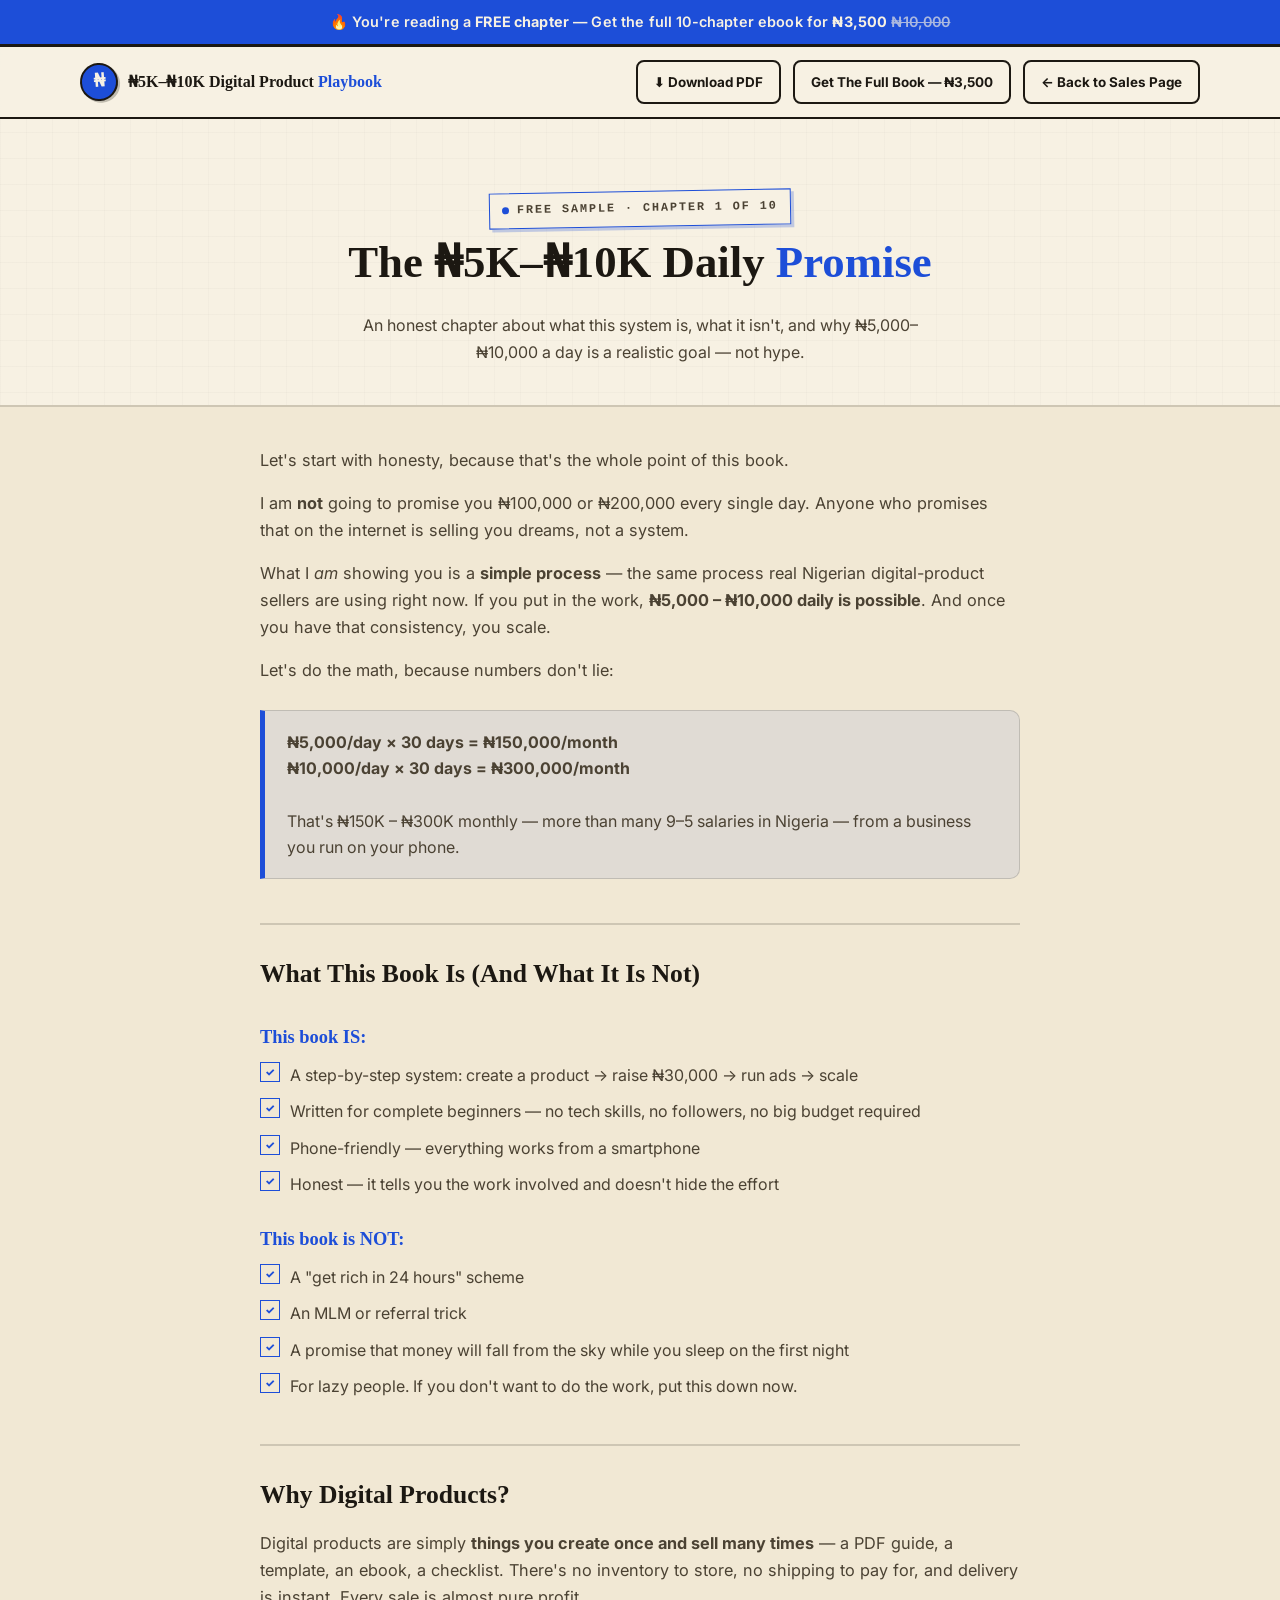
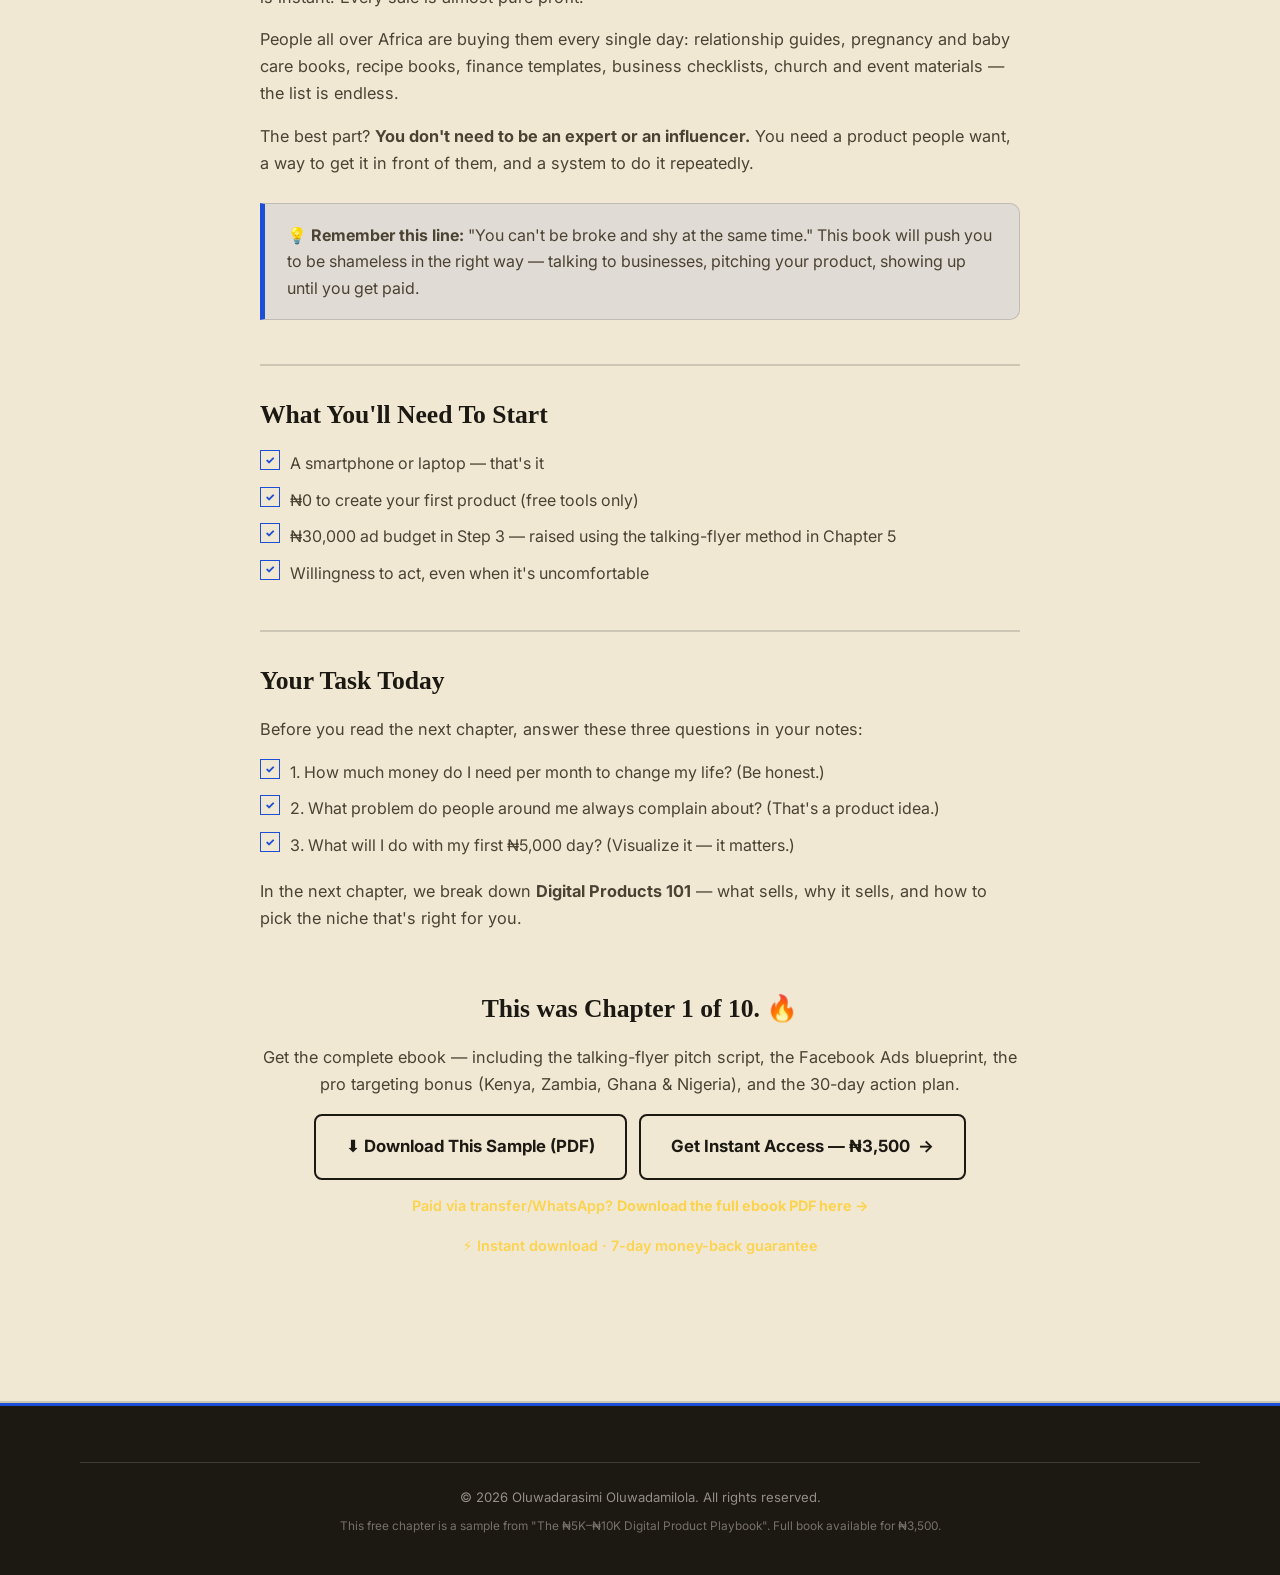
==== preview.html @ b778b6f6 "Launch prep: tidy Selar checkout placeholder Co-authored-by: arena-agent <297053741+arena-agent@user" ====
<!DOCTYPE html>
<html lang="en">
<head>
<meta charset="UTF-8" />
<meta name="viewport" content="width=device-width, initial-scale=1.0" />
<title>Free Chapter — The ₦5K–₦10K Digital Product Playbook by Oluwadarasimi Oluwadamilola</title>
<meta name="description" content="Read a free sample chapter from The ₦5K–₦10K Digital Product Playbook — the ebook that shows you how to make ₦5,000–₦10,000 daily selling digital products in Nigeria." />
<link rel="icon" href="data:image/svg+xml,%3Csvg xmlns='http://www.w3.org/2000/svg' viewBox='0 0 100 100'%3E%3Crect width='100' height='100' rx='22' fill='%230B1020'/%3E%3Ctext x='50' y='72' font-size='62' text-anchor='middle' fill='%23FFB020' font-family='Arial' font-weight='bold'%3E%E2%82%A6%3C/text%3E%3C/svg%3E" />
<link rel="preconnect" href="https://fonts.googleapis.com" />
<link rel="preconnect" href="https://fonts.gstatic.com" crossorigin />
<link href="https://fonts.googleapis.com/css2?family=Inter:wght@400;500;600;700&family=Poppins:wght@500;600;700;800;900&display=swap" rel="stylesheet" />
<link rel="stylesheet" href="assets/css/styles.css" />
</head>
<body>

<div class="announce">
  🔥 You're reading a <strong>FREE chapter</strong> — Get the full 10-chapter ebook for <strong>₦3,500</strong> <s>₦10,000</s>
</div>

<header class="nav" id="nav">
  <div class="container nav-inner">
    <a href="index.html" class="brand">
      <span class="brand-mark">₦</span>
      <span class="brand-text">₦5K–₦10K Digital Product <b>Playbook</b></span>
    </a>
    <div class="nav-actions">
      <a href="assets/ebook/free-sample-chapter1.pdf" class="btn btn-sm btn-ghost" download>⬇ Download PDF</a>
      <a href="index.html#pricing" class="btn btn-sm btn-gold" data-buy>Get The Full Book — ₦3,500</a>
      <a href="index.html" class="btn btn-sm btn-ghost">← Back to Sales Page</a>
    </div>
  </div>
</header>

<main>
  <section class="preview-hero">
    <div class="container">
      <p class="eyebrow"><span class="dot"></span> FREE SAMPLE · CHAPTER 1 OF 10</p>
      <h1>The ₦5K–₦10K Daily <span class="grad">Promise</span></h1>
      <p>An honest chapter about what this system is, what it isn't, and why ₦5,000–₦10,000 a day is a realistic goal — not hype.</p>
    </div>
  </section>

  <section class="section section-dark" style="padding-top:40px;">
    <div class="container preview-body">

      <p>Let's start with honesty, because that's the whole point of this book.</p>

      <p>I am <strong>not</strong> going to promise you ₦100,000 or ₦200,000 every single day. Anyone who promises that on the internet is selling you dreams, not a system.</p>

      <p>What I <em>am</em> showing you is a <strong>simple process</strong> — the same process real Nigerian digital-product sellers are using right now. If you put in the work, <strong>₦5,000 – ₦10,000 daily is possible</strong>. And once you have that consistency, you scale.</p>

      <p>Let's do the math, because numbers don't lie:</p>

      <div class="preview-callout">
        <strong>₦5,000/day × 30 days = ₦150,000/month</strong><br />
        <strong>₦10,000/day × 30 days = ₦300,000/month</strong><br /><br />
        That's ₦150K – ₦300K monthly — more than many 9–5 salaries in Nigeria — from a business you run on your phone.
      </div>

      <h2>What This Book Is (And What It Is Not)</h2>

      <h3>This book IS:</h3>
      <ul>
        <li>A step-by-step system: create a product → raise ₦30,000 → run ads → scale</li>
        <li>Written for complete beginners — no tech skills, no followers, no big budget required</li>
        <li>Phone-friendly — everything works from a smartphone</li>
        <li>Honest — it tells you the work involved and doesn't hide the effort</li>
      </ul>

      <h3>This book is NOT:</h3>
      <ul>
        <li>A "get rich in 24 hours" scheme</li>
        <li>An MLM or referral trick</li>
        <li>A promise that money will fall from the sky while you sleep on the first night</li>
        <li>For lazy people. If you don't want to do the work, put this down now.</li>
      </ul>

      <h2>Why Digital Products?</h2>

      <p>Digital products are simply <strong>things you create once and sell many times</strong> — a PDF guide, a template, an ebook, a checklist. There's no inventory to store, no shipping to pay for, and delivery is instant. Every sale is almost pure profit.</p>

      <p>People all over Africa are buying them every single day: relationship guides, pregnancy and baby care books, recipe books, finance templates, business checklists, church and event materials — the list is endless.</p>

      <p>The best part? <strong>You don't need to be an expert or an influencer.</strong> You need a product people want, a way to get it in front of them, and a system to do it repeatedly.</p>

      <div class="preview-callout">
        💡 <strong>Remember this line:</strong> "You can't be broke and shy at the same time." This book will push you to be shameless in the right way — talking to businesses, pitching your product, showing up until you get paid.
      </div>

      <h2>What You'll Need To Start</h2>
      <ul>
        <li>A smartphone or laptop — that's it</li>
        <li>₦0 to create your first product (free tools only)</li>
        <li>₦30,000 ad budget in Step 3 — raised using the talking-flyer method in Chapter 5</li>
        <li>Willingness to act, even when it's uncomfortable</li>
      </ul>

      <h2>Your Task Today</h2>
      <p>Before you read the next chapter, answer these three questions in your notes:</p>
      <ul>
        <li>1. How much money do I need per month to change my life? (Be honest.)</li>
        <li>2. What problem do people around me always complain about? (That's a product idea.)</li>
        <li>3. What will I do with my first ₦5,000 day? (Visualize it — it matters.)</li>
      </ul>

      <p>In the next chapter, we break down <strong>Digital Products 101</strong> — what sells, why it sells, and how to pick the niche that's right for you.</p>

      <div class="preview-end">
        <h2 style="border:0; padding-top:0;">This was Chapter 1 of 10. 🔥</h2>
        <p>Get the complete ebook — including the talking-flyer pitch script, the Facebook Ads blueprint, the pro targeting bonus (Kenya, Zambia, Ghana &amp; Nigeria), and the 30-day action plan.</p>
        <div style="display:flex; flex-wrap:wrap; gap:12px; justify-content:center;">
          <a href="assets/ebook/free-sample-chapter1.pdf" class="btn btn-ghost btn-xl" download>⬇ Download This Sample (PDF)</a>
          <a href="index.html#pricing" class="btn btn-gold btn-xl" data-buy>Get Instant Access — ₦3,500 <span class="btn-arrow">→</span></a>
        </div>
        <p class="final-note" style="margin-top:14px;">Paid via transfer/WhatsApp? <a href="assets/ebook/digital-product-cash-machine.pdf" download style="color:var(--gold); font-weight:700;">Download the full ebook PDF here →</a></p>
        <p class="final-note" style="margin-top:14px;">⚡ Instant download · 7-day money-back guarantee</p>
      </div>

    </div>
  </section>
</main>

<footer>
  <div class="container">
    <div class="footer-bottom">
      <p>© 2026 Oluwadarasimi Oluwadamilola. All rights reserved.</p>
      <p class="disclaimer">This free chapter is a sample from "The ₦5K–₦10K Digital Product Playbook". Full book available for ₦3,500.</p>
    </div>
  </div>
</footer>

<script src="assets/js/main.js"></script>
</body>
</html>
---- assets/css/styles.css ----
/* ═══════════════════════════════════════════════════════════════
   THE ₦5K–₦10K DIGITAL PRODUCT PLAYBOOK — Sales Page Styles
   "Lagos Market Notebook" direction: warm parchment, ink-black type,
   cobalt action accents, tactile editorial details.
   ═══════════════════════════════════════════════════════════════ */

:root {
  --paper: #F7F1E3;
  --paper-2: #F1E8D4;
  --paper-3: #E9DCBE;
  --ink: #1C1812;
  --ink-soft: #4B4233;
  --muted: #85795F;
  --cobalt: #1D4ED8;
  --cobalt-dark: #1E3A8A;
  --cobalt-soft: rgba(29, 78, 216, 0.08);
  --amber: #B45309;
  --amber-soft: rgba(180, 83, 9, 0.10);
  --line: rgba(28, 24, 18, 0.16);
  --line-strong: rgba(28, 24, 18, 0.32);
  --shadow-hard: 5px 5px 0 rgba(28, 24, 18, 0.12);
  --shadow-lift: 8px 8px 0 rgba(28, 24, 18, 0.10);
  --radius: 10px;
  --ease: cubic-bezier(0.22, 1, 0.36, 1);
  --font-head: 'Fraunces', Georgia, 'Times New Roman', serif;
  --font-body: 'Inter', system-ui, sans-serif;
  --font-mono: 'SFMono-Regular', Consolas, 'Liberation Mono', monospace;
}

* { margin: 0; padding: 0; box-sizing: border-box; }

html { scroll-behavior: smooth; }

body {
  font-family: var(--font-body);
  background-color: var(--paper);
  background-image:
    repeating-linear-gradient(0deg, rgba(28,24,18,0.022) 0 1px, transparent 1px 26px),
    repeating-linear-gradient(90deg, rgba(28,24,18,0.018) 0 1px, transparent 1px 26px);
  color: var(--ink);
  line-height: 1.65;
  overflow-x: hidden;
  -webkit-font-smoothing: antialiased;
}

img { max-width: 100%; display: block; }
a { color: inherit; text-decoration: none; }
s { opacity: 0.6; }

.container { width: min(1120px, 92%); margin: 0 auto; }
.center { text-align: center; }

::selection { background: var(--cobalt); color: #fff; }

:focus-visible {
  outline: 2px solid var(--cobalt);
  outline-offset: 3px;
  border-radius: 4px;
}

/* ── Announcement bar ─────────────────────────── */
.announce {
  background: var(--cobalt);
  color: #F7F1E3;
  font-weight: 600;
  text-align: center;
  padding: 10px 16px;
  font-size: 0.9rem;
  letter-spacing: 0.01em;
  border-bottom: 3px solid var(--ink);
}
.announce s { opacity: 0.65; }

/* ── Sticky Buy Now bar ───────────────────────── */
.buybar {
  position: fixed;
  bottom: 0; left: 0; right: 0;
  z-index: 80;
  display: flex;
  align-items: center;
  justify-content: space-between;
  gap: 16px;
  padding: 10px 4%;
  background: var(--paper);
  border-top: 3px solid var(--ink);
  box-shadow: 0 -10px 30px rgba(28, 24, 18, 0.16);
  transform: translateY(110%);
  transition: transform 0.4s var(--ease);
}
.buybar.show { transform: translateY(0); }
.buybar-info { display: flex; align-items: center; gap: 12px; min-width: 0; }
.buybar-cover {
  width: 42px; height: 56px;
  object-fit: cover;
  border-radius: 5px;
  border: 2px solid var(--ink);
  box-shadow: 2px 2px 0 rgba(28,24,18,.2);
}
.buybar-text { display: flex; flex-direction: column; line-height: 1.3; min-width: 0; }
.buybar-text strong {
  font-family: var(--font-head);
  font-size: 0.92rem;
  white-space: nowrap;
  overflow: hidden;
  text-overflow: ellipsis;
}
.buybar-text span { color: var(--muted); font-size: 0.78rem; }
.buybar-cta { display: flex; align-items: center; gap: 12px; flex-shrink: 0; }
.buybar-price {
  font-family: var(--font-head);
  font-weight: 700;
  color: var(--amber);
  font-size: 1.05rem;
  white-space: nowrap;
}
.buybar-price s { opacity: 0.6; font-size: 0.78rem; font-weight: 500; }

/* ── Nav ──────────────────────────────────────── */
.nav {
  position: sticky;
  top: 0;
  z-index: 60;
  background: rgba(247, 241, 227, 0.92);
  backdrop-filter: blur(12px);
  -webkit-backdrop-filter: blur(12px);
  border-bottom: 2px solid var(--ink);
  transition: box-shadow 0.3s var(--ease);
}
.nav.scrolled { box-shadow: 0 6px 18px rgba(28, 24, 18, 0.12); }
.nav-inner { display: flex; align-items: center; justify-content: space-between; gap: 16px; padding: 13px 0; }

.brand { display: flex; align-items: center; gap: 10px; font-family: var(--font-head); font-weight: 700; font-size: 1rem; line-height: 1.15; }
.brand-mark {
  display: inline-flex; align-items: center; justify-content: center;
  width: 38px; height: 38px;
  border-radius: 50%;
  background: var(--cobalt);
  color: var(--paper);
  font-weight: 800;
  font-size: 1.15rem;
  border: 2px solid var(--ink);
  box-shadow: 2px 2px 0 rgba(28,24,18,.25);
  transform: rotate(-4deg);
}
.brand-text b { color: var(--cobalt); }

.nav-links { display: flex; gap: 22px; }
.nav-links a { color: var(--ink-soft); font-size: 0.9rem; font-weight: 600; position: relative; transition: color 0.2s; }
.nav-links a::after {
  content: "";
  position: absolute; left: 0; bottom: -4px;
  width: 0; height: 2px;
  background: var(--cobalt);
  transition: width 0.25s var(--ease);
}
.nav-links a:hover { color: var(--cobalt); }
.nav-links a:hover::after { width: 100%; }

.nav-actions { display: flex; align-items: center; gap: 12px; }
.nav-burger {
  display: none;
  flex-direction: column;
  gap: 5px;
  background: none;
  border: 0;
  cursor: pointer;
  padding: 6px;
}
.nav-burger span { width: 24px; height: 3px; background: var(--ink); border-radius: 2px; transition: 0.25s var(--ease); }
.nav-burger.open span:nth-child(1) { transform: translateY(8px) rotate(45deg); }
.nav-burger.open span:nth-child(2) { opacity: 0; }
.nav-burger.open span:nth-child(3) { transform: translateY(-8px) rotate(-45deg); }

/* ── Buttons (tactile, pressable) ─────────────── */
.btn {
  display: inline-flex;
  align-items: center;
  justify-content: center;
  gap: 8px;
  font-family: var(--font-body);
  font-weight: 700;
  font-size: 0.94rem;
  border-radius: 8px;
  border: 2px solid var(--ink);
  cursor: pointer;
  transition: transform 0.15s var(--ease), box-shadow 0.15s var(--ease), background 0.2s, color 0.2s;
  white-space: nowrap;
  -webkit-tap-highlight-color: transparent;
}
.btn:active { transform: translate(3px, 3px) !important; box-shadow: none !important; }

.btn-cobalt {
  background: var(--cobalt);
  color: #fff;
  box-shadow: 4px 4px 0 var(--ink);
}
.btn-cobalt:hover { background: var(--cobalt-dark); }
.btn-amber {
  background: var(--amber);
  color: #fff;
  box-shadow: 4px 4px 0 var(--ink);
}
.btn-amber:hover { background: #92400E; }
.btn-paper {
  background: var(--paper);
  color: var(--ink);
  box-shadow: 4px 4px 0 var(--ink);
}
.btn-paper:hover { background: var(--paper-2); }

@media (hover: hover) {
  .btn-cobalt:hover, .btn-amber:hover, .btn-paper:hover { transform: translate(-1px, -1px); }
}

.btn-lg { padding: 14px 26px; font-size: 1rem; }
.btn-xl { padding: 17px 30px; font-size: 1.05rem; }
.btn-sm { padding: 9px 16px; font-size: 0.84rem; }
.btn-arrow { transition: transform 0.18s var(--ease); display: inline-block; }
.btn:hover .btn-arrow { transform: translateX(4px); }

/* ── Hero ─────────────────────────────────────── */
.hero {
  position: relative;
  padding: 68px 0 84px;
  overflow: hidden;
  border-bottom: 2px solid var(--ink);
}
.hero::before {
  content: "";
  position: absolute;
  top: -60px; right: -60px;
  width: 260px; height: 260px;
  border: 2px solid var(--line-strong);
  border-radius: 50%;
  opacity: 0.5;
}
.hero::after {
  content: "";
  position: absolute;
  bottom: -80px; left: -80px;
  width: 300px; height: 300px;
  border: 2px dashed var(--line-strong);
  border-radius: 50%;
  opacity: 0.4;
}

.hero-grid { display: grid; grid-template-columns: 1.15fr 0.85fr; gap: 56px; align-items: center; position: relative; z-index: 1; }

.eyebrow {
  display: inline-flex;
  align-items: center;
  gap: 8px;
  font-family: var(--font-mono);
  font-size: 0.74rem;
  font-weight: 700;
  letter-spacing: 0.16em;
  text-transform: uppercase;
  color: var(--cobalt);
  border: 1.5px solid var(--cobalt);
  background: var(--paper);
  padding: 7px 12px;
  margin-bottom: 20px;
  box-shadow: 3px 3px 0 rgba(29, 78, 216, 0.25);
  transform: rotate(-1deg);
}
.dot { width: 7px; height: 7px; border-radius: 50%; background: var(--cobalt); display: inline-block; animation: pulse 1.6s infinite; }
@keyframes pulse { 0%,100% { box-shadow: 0 0 0 0 rgba(29,78,216,.4);} 50% { box-shadow: 0 0 0 6px rgba(29,78,216,0);} }

.hero h1 {
  font-family: var(--font-head);
  font-size: clamp(2.2rem, 4.8vw, 3.7rem);
  font-weight: 800;
  line-height: 1.08;
  letter-spacing: -0.015em;
  margin-bottom: 20px;
}
.hero h1 .grad {
  color: var(--cobalt);
  position: relative;
  white-space: nowrap;
}
.hero h1 .grad::after {
  content: "";
  position: absolute;
  left: 0; right: 0; bottom: 6px;
  height: 10px;
  background: var(--amber-soft);
  border-bottom: 2px solid var(--amber);
  z-index: -1;
}

.hero-sub { color: var(--ink-soft); font-size: 1.08rem; max-width: 56ch; margin-bottom: 24px; }
.hero-sub strong { color: var(--ink); }

.check-list { list-style: none; display: grid; gap: 12px; margin-bottom: 28px; }
.check-list li { position: relative; padding-left: 34px; font-size: 0.97rem; color: var(--ink-soft); }
.check-list li::before {
  content: "✓";
  position: absolute;
  left: 0; top: 1px;
  width: 22px; height: 22px;
  border: 2px solid var(--ink);
  background: var(--cobalt);
  color: #fff;
  font-weight: 800;
  font-size: 0.78rem;
  display: inline-flex;
  align-items: center;
  justify-content: center;
  box-shadow: 2px 2px 0 rgba(28,24,18,.2);
}
.check-list.small { gap: 9px; margin-bottom: 0; }
.check-list.small li { font-size: 0.9rem; }

.hero-cta { display: flex; flex-wrap: wrap; gap: 14px; margin-bottom: 10px; }
.hero-cta-sub { margin-bottom: 20px; font-size: 0.88rem; }
.hero-cta-sub a { color: var(--muted); border-bottom: 1.5px dashed var(--line-strong); transition: color 0.2s, border-color 0.2s; }
.hero-cta-sub a:hover { color: var(--cobalt); border-color: var(--cobalt); }

.hero-meta { display: flex; align-items: center; gap: 10px; margin-bottom: 14px; font-size: 0.9rem; color: var(--muted); }
.stars { color: var(--amber); letter-spacing: 2px; font-size: 1rem; }

.price-line { font-size: 0.9rem; color: var(--muted); }
.price-line strong { color: var(--amber); font-size: 1.05rem; }

/* Hero visual — cover */
.hero-visual { position: relative; display: flex; justify-content: center; }
.cover-wrap { position: relative; width: min(360px, 88%); }
.cover-img {
  width: 100%;
  border-radius: 8px;
  border: 3px solid var(--ink);
  box-shadow: 10px 10px 0 rgba(28, 24, 18, 0.18);
  transform: rotate(-1.5deg);
  transition: transform 0.4s var(--ease);
}
.cover-wrap:hover .cover-img { transform: rotate(0deg) scale(1.02); }

.cover-scrim {
  position: absolute; inset: 0;
  border-radius: 8px;
  pointer-events: none;
  background: linear-gradient(180deg,
    rgba(247,241,227,0.92) 0%,
    rgba(247,241,227,0.30) 22%,
    rgba(247,241,227,0.22) 55%,
    rgba(247,241,227,0.9) 100%);
}
.cover-title-block {
  position: absolute; inset: 0;
  display: flex; flex-direction: column; align-items: center; justify-content: space-between;
  text-align: center; padding: 6% 6% 9%;
  pointer-events: none;
}
.cover-head { display: flex; flex-direction: column; align-items: center; gap: 6px; }
.cover-kicker {
  font-family: var(--font-mono);
  font-size: 0.56rem;
  font-weight: 700;
  letter-spacing: 0.24em;
  color: var(--cobalt);
  background: var(--paper);
  border: 1.5px solid var(--ink);
  padding: 3px 8px;
  box-shadow: 2px 2px 0 rgba(28,24,18,.2);
  transform: rotate(-1deg);
}
.cover-title {
  font-family: var(--font-head);
  font-weight: 800;
  font-size: clamp(1.15rem, 3vw, 1.6rem);
  line-height: 1.1;
  color: var(--ink);
  text-shadow: 0 1px 0 rgba(255,255,255,.6);
}
.cover-title .cobalt { color: var(--cobalt); }
.cover-sub {
  font-size: clamp(0.58rem, 1.5vw, 0.74rem);
  font-weight: 700;
  line-height: 1.45;
  color: var(--ink-soft);
  background: rgba(247,241,227,.75);
  border-left: 3px solid var(--amber);
  padding: 3px 10px;
  text-align: left;
}
.cover-foot { display: flex; flex-direction: column; align-items: center; gap: 5px; }
.cover-author {
  font-family: var(--font-mono);
  font-size: 0.54rem;
  color: var(--ink-soft);
  font-weight: 700;
  letter-spacing: 0.1em;
  text-transform: uppercase;
  background: var(--paper);
  border: 1px solid var(--line-strong);
  padding: 2px 8px;
}
.cover-price {
  font-family: var(--font-head);
  font-weight: 800;
  font-size: clamp(1rem, 2.6vw, 1.35rem);
  color: var(--amber);
  background: var(--paper);
  border: 2px solid var(--ink);
  padding: 4px 14px;
  box-shadow: 3px 3px 0 rgba(28,24,18,.2);
  transform: rotate(1deg);
}
.cover-price s { opacity: 0.6; font-weight: 500; font-size: 0.75em; }

.float-badge {
  position: absolute;
  background: var(--paper);
  border: 2px solid var(--ink);
  border-radius: 6px;
  padding: 8px 12px;
  font-size: 0.76rem;
  font-weight: 700;
  line-height: 1.35;
  font-family: var(--font-mono);
  text-transform: uppercase;
  letter-spacing: 0.04em;
  box-shadow: 4px 4px 0 rgba(28,24,18,.22);
  animation: floaty 5s ease-in-out infinite;
}
.fb-1 { top: 5%; left: -18%; transform: rotate(-4deg); animation-delay: 0s; }
.fb-2 { top: 40%; right: -22%; transform: rotate(3deg); animation-delay: 1.2s; color: var(--cobalt); }
.fb-3 { bottom: 7%; left: -12%; transform: rotate(-2deg); animation-delay: 2.1s; color: var(--amber); }
.fb-3 s { opacity: 0.55; }
@keyframes floaty {
  0%, 100% { transform: translateY(0) rotate(var(--r, 0deg)); }
  50% { transform: translateY(-10px) rotate(var(--r, 0deg)); }
}
.fb-1 { --r: -4deg; } .fb-2 { --r: 3deg; } .fb-3 { --r: -2deg; }

.hero-wave { display: none; }

/* ── Marquee ──────────────────────────────────── */
.marquee {
  background: var(--ink);
  border-bottom: 3px solid var(--cobalt);
  overflow: hidden;
  padding: 13px 0;
}
.marquee-track {
  display: flex;
  gap: 24px;
  white-space: nowrap;
  width: max-content;
  animation: scrollx 30s linear infinite;
  font-family: var(--font-mono);
  font-weight: 700;
  font-size: 0.82rem;
  letter-spacing: 0.14em;
  color: var(--paper);
}
.marquee-track span:nth-child(odd) { color: #FCD34D; }
@keyframes scrollx { from { transform: translateX(0); } to { transform: translateX(-50%); } }

/* ── Sections ─────────────────────────────────── */
.section { padding: 88px 0; }
.section-dark { background: var(--paper-2); border-top: 2px solid var(--line); border-bottom: 2px solid var(--line); }

.section-tag {
  font-family: var(--font-mono);
  font-size: 0.76rem;
  font-weight: 700;
  letter-spacing: 0.18em;
  text-transform: uppercase;
  color: var(--cobalt);
  margin-bottom: 12px;
  text-align: center;
  display: flex;
  align-items: center;
  justify-content: center;
  gap: 12px;
}
.section-tag::before, .section-tag::after {
  content: "";
  height: 1.5px;
  width: 44px;
  background: var(--line-strong);
}
.section-title {
  font-family: var(--font-head);
  font-size: clamp(1.8rem, 3.6vw, 2.7rem);
  font-weight: 800;
  line-height: 1.14;
  letter-spacing: -0.01em;
  text-align: center;
  margin-bottom: 16px;
}
.section-title .grad {
  color: var(--cobalt);
  border-bottom: 3px solid var(--amber);
  padding-bottom: 2px;
}
.section-sub {
  color: var(--ink-soft);
  text-align: center;
  max-width: 64ch;
  margin: 0 auto 46px;
  font-size: 1.02rem;
}

/* ── Cards ────────────────────────────────────── */
.grid-4 { display: grid; grid-template-columns: repeat(4, 1fr); gap: 20px; }

.card {
  background: var(--paper);
  border: 2px solid var(--ink);
  border-radius: var(--radius);
  padding: 26px 22px;
  box-shadow: var(--shadow-hard);
  transition: transform 0.22s var(--ease), box-shadow 0.22s var(--ease);
}
@media (hover: hover) {
  .card:hover { transform: translate(-3px, -3px); box-shadow: 9px 9px 0 rgba(28,24,18,.14); }
}
.card-icon {
  font-size: 1.8rem;
  margin-bottom: 12px;
  width: 52px; height: 52px;
  border: 2px solid var(--ink);
  border-radius: 8px;
  background: var(--paper-2);
  display: flex; align-items: center; justify-content: center;
  box-shadow: 3px 3px 0 rgba(28,24,18,.18);
}
.card h3 { font-family: var(--font-head); font-size: 1.08rem; margin-bottom: 8px; }
.card p { color: var(--ink-soft); font-size: 0.92rem; }

.problem-pivot {
  margin: 40px auto 0;
  text-align: center;
  background: var(--cobalt-soft);
  border: 2px solid var(--cobalt);
  border-radius: var(--radius);
  padding: 26px 30px;
  max-width: 760px;
  font-size: 1.05rem;
  box-shadow: 6px 6px 0 rgba(29,78,216,.18);
}
.problem-pivot strong { color: var(--cobalt-dark); }

/* ── Step chips ───────────────────────────────── */
.steps-grid { display: grid; grid-template-columns: repeat(4, 1fr); gap: 20px; }
.step-chip {
  position: relative;
  background: var(--paper);
  border: 2px solid var(--ink);
  border-radius: var(--radius);
  padding: 28px 20px 24px;
  box-shadow: var(--shadow-hard);
}
.step-chip::before {
  content: "";
  position: absolute;
  top: -2px; left: -2px;
  width: 44px; height: 44px;
  background: var(--cobalt);
  border-right: 2px solid var(--ink);
  border-bottom: 2px solid var(--ink);
  border-radius: 0 0 10px 0;
  z-index: 1;
}
.step-num {
  position: absolute;
  top: 4px; left: 8px;
  z-index: 2;
  font-family: var(--font-mono);
  font-weight: 800;
  font-size: 1.05rem;
  color: #fff;
  line-height: 1;
}
.step-chip h3 { font-family: var(--font-head); font-size: 1.06rem; margin: 18px 0 8px; }
.step-chip p { color: var(--ink-soft); font-size: 0.9rem; }

/* ── TOC ──────────────────────────────────────── */
.toc-grid { display: grid; grid-template-columns: repeat(2, 1fr); gap: 16px; }
.toc-item {
  display: flex;
  gap: 18px;
  align-items: flex-start;
  background: var(--paper);
  border: 2px solid var(--ink);
  border-radius: var(--radius);
  padding: 20px;
  box-shadow: 4px 4px 0 rgba(28,24,18,.12);
  transition: transform 0.22s var(--ease), box-shadow 0.22s var(--ease);
}
@media (hover: hover) {
  .toc-item:hover { transform: translateX(4px); box-shadow: 6px 6px 0 rgba(29,78,216,.2); }
}
.toc-num {
  flex: 0 0 44px;
  height: 44px;
  border-radius: 8px;
  background: var(--cobalt);
  border: 2px solid var(--ink);
  color: #fff;
  font-family: var(--font-mono);
  font-weight: 800;
  font-size: 1rem;
  display: flex;
  align-items: center;
  justify-content: center;
  box-shadow: 3px 3px 0 rgba(28,24,18,.2);
  transform: rotate(-2deg);
}
.toc-item h3 { font-family: var(--font-head); font-size: 1rem; margin-bottom: 4px; }
.toc-item p { color: var(--ink-soft); font-size: 0.88rem; }

/* ── Step rows ────────────────────────────────── */
.step-row {
  display: grid;
  grid-template-columns: 1fr 1fr;
  gap: 48px;
  align-items: center;
  margin-bottom: 72px;
}
.step-row:last-child { margin-bottom: 0; }
.step-row.reverse .step-body { order: -1; }

.step-media { position: relative; }
.step-media img {
  border-radius: var(--radius);
  border: 3px solid var(--ink);
  box-shadow: 8px 8px 0 rgba(28, 24, 18, 0.14);
}
.media-num {
  position: absolute;
  top: -16px; left: -16px;
  width: 60px; height: 60px;
  border-radius: 50%;
  background: var(--cobalt);
  border: 2.5px solid var(--ink);
  color: #fff;
  font-family: var(--font-mono);
  font-weight: 800;
  font-size: 1.15rem;
  display: flex;
  align-items: center;
  justify-content: center;
  box-shadow: 4px 4px 0 rgba(28,24,18,.22);
  transform: rotate(-5deg);
}
.step-body h3 { font-family: var(--font-head); font-size: 1.5rem; margin-bottom: 14px; line-height: 1.3; }
.step-body h3 em { color: var(--cobalt); font-style: normal; border-bottom: 3px solid var(--amber); }
.step-body > p { color: var(--ink-soft); margin-bottom: 18px; font-size: 1rem; }

/* ── Bonus ────────────────────────────────────── */
.bonus-wrap {
  text-align: center;
  background: var(--paper);
  border: 3px solid var(--ink);
  border-radius: 14px;
  padding: 54px 40px;
  box-shadow: var(--shadow-lift);
  position: relative;
}
.bonus-wrap::before {
  content: "";
  position: absolute;
  top: 8px; left: 8px; right: 8px; bottom: 8px;
  border: 1.5px dashed var(--line-strong);
  border-radius: 10px;
  pointer-events: none;
}
.bonus-badge {
  position: relative;
  display: inline-block;
  background: var(--amber);
  color: #fff;
  font-family: var(--font-mono);
  font-weight: 800;
  font-size: 0.8rem;
  letter-spacing: 0.12em;
  text-transform: uppercase;
  border: 2px solid var(--ink);
  padding: 7px 16px;
  box-shadow: 4px 4px 0 rgba(28,24,18,.25);
  transform: rotate(-2deg);
  margin-bottom: 20px;
}

.country-row { display: grid; grid-template-columns: repeat(4, 1fr); gap: 16px; margin: 36px 0; text-align: left; position: relative; }
.country-chip {
  background: var(--paper-2);
  border: 2px solid var(--ink);
  border-radius: var(--radius);
  padding: 18px 16px;
  display: flex;
  flex-direction: column;
  gap: 4px;
  transition: transform 0.22s var(--ease), box-shadow 0.22s var(--ease);
}
@media (hover: hover) {
  .country-chip:hover { transform: translateY(-4px); box-shadow: 5px 5px 0 rgba(29,78,216,.25); }
}
.country-chip .flag { font-size: 1.6rem; margin-bottom: 6px; }
.country-chip b { font-family: var(--font-head); font-size: 1.02rem; }
.country-chip small { color: var(--muted); font-size: 0.8rem; line-height: 1.4; }

.bonus-tip {
  position: relative;
  background: var(--cobalt-soft);
  border: 2px solid var(--cobalt);
  border-radius: var(--radius);
  padding: 20px 24px;
  max-width: 720px;
  margin: 0 auto 18px;
  text-align: left;
  font-size: 0.97rem;
  color: var(--ink-soft);
}
.bonus-tip strong { color: var(--cobalt-dark); }
.bonus-note { color: var(--amber); font-weight: 700; font-size: 0.95rem; position: relative; }

/* ── Pricing ──────────────────────────────────── */
.pricing-container { max-width: 780px; }
.price-card {
  position: relative;
  background: var(--paper);
  border: 3px solid var(--ink);
  border-radius: 16px;
  padding: 50px 44px 40px;
  box-shadow: 12px 12px 0 rgba(28, 24, 18, 0.16);
  text-align: center;
}
.price-card::before {
  content: "";
  position: absolute;
  top: 6px; left: 6px; right: 6px; bottom: 6px;
  border: 1.5px solid var(--line-strong);
  border-radius: 12px;
  pointer-events: none;
}
.price-ribbon {
  position: absolute;
  top: -17px; left: 50%;
  transform: translateX(-50%) rotate(-1deg);
  background: var(--cobalt);
  color: #fff;
  font-family: var(--font-mono);
  font-weight: 800;
  font-size: 0.78rem;
  letter-spacing: 0.1em;
  text-transform: uppercase;
  border: 2px solid var(--ink);
  padding: 7px 18px;
  white-space: nowrap;
  box-shadow: 4px 4px 0 rgba(28,24,18,.25);
  z-index: 2;
}

.price-card-head {
  position: relative;
  display: flex;
  align-items: center;
  justify-content: space-between;
  gap: 24px;
  text-align: left;
  margin-bottom: 28px;
}
.price-card-head h3 { font-family: var(--font-head); font-size: 1.45rem; }
.price-card-head p { color: var(--muted); font-size: 0.92rem; }
.price-cover {
  width: 92px;
  border-radius: 6px;
  border: 2.5px solid var(--ink);
  box-shadow: 5px 5px 0 rgba(28,24,18,.2);
  transform: rotate(3deg);
}

.price-amount { position: relative; margin-bottom: 28px; display: flex; flex-direction: column; align-items: center; gap: 2px; }
.old-price { font-size: 1.3rem; color: var(--muted); text-decoration: line-through; font-family: var(--font-head); }
.new-price {
  font-family: var(--font-head);
  font-weight: 800;
  font-size: 4rem;
  line-height: 1.05;
  color: var(--amber);
}
.once { color: var(--muted); font-size: 0.86rem; }

.check-list.center { justify-items: start; max-width: 440px; margin: 0 auto 30px; text-align: left; }

.secure-line { position: relative; color: var(--muted); font-size: 0.9rem; margin-top: 16px; }
.secure-line strong { color: var(--amber); }

.guarantee {
  position: relative;
  display: flex;
  gap: 14px;
  align-items: flex-start;
  text-align: left;
  background: var(--paper-2);
  border: 2px solid var(--ink);
  border-radius: var(--radius);
  padding: 18px 20px;
  margin-top: 26px;
  box-shadow: 4px 4px 0 rgba(28,24,18,.12);
}
.g-badge {
  flex: 0 0 42px;
  height: 42px;
  border-radius: 50%;
  background: var(--amber);
  border: 2px solid var(--ink);
  color: #fff;
  font-weight: 900;
  font-size: 1.2rem;
  display: flex;
  align-items: center;
  justify-content: center;
  box-shadow: 3px 3px 0 rgba(28,24,18,.2);
}
.guarantee p { font-size: 0.92rem; color: var(--ink-soft); }
.guarantee p strong { color: var(--ink); }

.alt-buy { position: relative; margin-top: 22px; font-size: 0.9rem; color: var(--muted); }
.alt-buy a { color: var(--cobalt); font-weight: 700; border-bottom: 1.5px solid var(--cobalt); }

/* ── FAQ ──────────────────────────────────────── */
.faq-list { max-width: 760px; margin: 0 auto; display: grid; gap: 12px; }
.faq-item {
  background: var(--paper);
  border: 2px solid var(--ink);
  border-radius: var(--radius);
  overflow: hidden;
  transition: border-color 0.25s;
}
.faq-item.open { border-color: var(--cobalt); box-shadow: 4px 4px 0 rgba(29,78,216,.15); }
.faq-q {
  width: 100%;
  display: flex;
  align-items: center;
  justify-content: space-between;
  gap: 16px;
  background: none;
  border: 0;
  color: var(--ink);
  font-family: var(--font-head);
  font-weight: 700;
  font-size: 1rem;
  text-align: left;
  padding: 19px 22px;
  cursor: pointer;
}
.faq-icon {
  flex: 0 0 26px;
  height: 26px;
  border-radius: 50%;
  border: 2px solid var(--ink);
  background: var(--cobalt);
  color: #fff;
  font-weight: 800;
  display: flex;
  align-items: center;
  justify-content: center;
  font-size: 1.05rem;
  transition: transform 0.25s var(--ease);
}
.faq-item.open .faq-icon { transform: rotate(45deg); }
.faq-a { max-height: 0; overflow: hidden; transition: max-height 0.35s var(--ease); }
.faq-a p { padding: 0 22px 20px; color: var(--ink-soft); font-size: 0.94rem; }

/* ── Author ───────────────────────────────────── */
.author-wrap {
  display: grid;
  grid-template-columns: auto 1fr;
  gap: 44px;
  align-items: center;
  max-width: 880px;
}
.author-avatar {
  width: 150px; height: 150px;
  border-radius: 50%;
  background: var(--cobalt);
  border: 3px solid var(--ink);
  color: var(--paper);
  font-family: var(--font-head);
  font-weight: 800;
  font-size: 2.5rem;
  display: flex;
  align-items: center;
  justify-content: center;
  box-shadow: 8px 8px 0 rgba(28,24,18,.18);
  transform: rotate(-3deg);
}
.author-wrap .section-tag, .author-wrap .section-title { text-align: left; justify-content: flex-start; }
.author-wrap .section-tag::before, .author-wrap .section-tag::after { display: none; }
.author-info p { color: var(--ink-soft); margin-bottom: 14px; }
.author-info strong { color: var(--ink); }
.author-quote {
  font-family: var(--font-head);
  font-style: italic;
  font-size: 1.08rem;
  color: var(--cobalt) !important;
  border-left: 4px solid var(--amber);
  padding-left: 16px;
}

/* ── Final CTA ────────────────────────────────── */
.final-cta {
  background: var(--ink);
  border-top: 3px solid var(--cobalt);
  padding: 96px 0;
  position: relative;
  overflow: hidden;
}
.final-cta::before {
  content: "";
  position: absolute;
  top: 30px; left: 50%;
  transform: translateX(-50%);
  width: 420px; height: 420px;
  border: 2px dashed rgba(247,241,227,.14);
  border-radius: 50%;
}
.final-cta h2 {
  font-family: var(--font-head);
  font-size: clamp(1.9rem, 3.8vw, 2.9rem);
  font-weight: 800;
  color: var(--paper);
  margin-bottom: 18px;
  line-height: 1.2;
  position: relative;
}
.final-cta h2 .grad { color: #FCD34D; border-bottom: 3px solid var(--amber); }
.final-cta p { color: rgba(247,241,227,.72); max-width: 58ch; margin: 0 auto 30px; font-size: 1.05rem; position: relative; }
.final-note { color: #FCD34D !important; font-size: 0.9rem !important; font-weight: 600; }

/* ── Footer ───────────────────────────────────── */
footer { background: var(--ink); border-top: 3px solid var(--cobalt); padding: 56px 0 30px; }
.footer-grid { display: grid; grid-template-columns: 1.4fr 1fr 1fr; gap: 40px; margin-bottom: 40px; }
.footer-brand .brand { color: var(--paper); }
.footer-brand .brand-mark { background: var(--cobalt); color: var(--paper); }
.footer-brand p { color: rgba(247,241,227,.6); font-size: 0.9rem; margin-top: 14px; max-width: 34ch; }
.footer-links { display: flex; flex-direction: column; gap: 10px; }
.footer-links h4 {
  font-family: var(--font-mono);
  font-size: 0.8rem;
  letter-spacing: 0.12em;
  text-transform: uppercase;
  color: #FCD34D;
  margin-bottom: 8px;
}
.footer-links a { color: rgba(247,241,227,.72); font-size: 0.9rem; transition: color 0.2s; }
.footer-links a:hover { color: #FCD34D; }
.footer-bottom { border-top: 1px solid rgba(247,241,227,.16); padding-top: 24px; text-align: center; }
.footer-bottom p { color: rgba(247,241,227,.55); font-size: 0.82rem; margin-bottom: 8px; }
.disclaimer { font-size: 0.74rem !important; opacity: 0.75; max-width: 90ch; margin: 0 auto; }

/* ── Reveal animation ─────────────────────────── */
.reveal { opacity: 0; transform: translateY(26px); transition: opacity 0.7s var(--ease), transform 0.7s var(--ease); }
.reveal.visible { opacity: 1; transform: translateY(0); }

/* ── Preview page ─────────────────────────────── */
.preview-hero { padding: 72px 0 40px; text-align: center; }
.preview-hero h1 { font-family: var(--font-head); font-size: clamp(1.9rem, 4vw, 2.8rem); font-weight: 800; margin-bottom: 12px; }
.preview-hero h1 .grad { color: var(--cobalt); }
.preview-hero p { color: var(--ink-soft); max-width: 60ch; margin: 0 auto; }
.preview-body { max-width: 760px; margin: 0 auto; }
.preview-body h2 {
  font-family: var(--font-head);
  font-size: 1.6rem;
  margin: 44px 0 14px;
  padding-top: 28px;
  border-top: 2px solid var(--line);
}
.preview-body h3 { font-family: var(--font-head); font-size: 1.15rem; margin: 26px 0 10px; color: var(--cobalt); }
.preview-body p { color: var(--ink-soft); margin-bottom: 16px; font-size: 1.02rem; }
.preview-body ul { list-style: none; margin: 0 0 20px; display: grid; gap: 10px; }
.preview-body ul li { position: relative; padding-left: 30px; color: var(--ink-soft); }
.preview-body ul li::before { content: "✓"; position: absolute; left: 0; color: var(--cobalt); font-weight: 800; border: 1.5px solid var(--cobalt); width: 18px; height: 18px; display: inline-flex; align-items: center; justify-content: center; font-size: 0.7rem; }
.preview-callout {
  background: var(--cobalt-soft);
  border-left: 5px solid var(--cobalt);
  padding: 18px 22px;
  border-radius: 0 10px 10px 0;
  margin: 26px 0;
  color: var(--ink-soft);
  border-top: 1.5px solid var(--line);
  border-bottom: 1.5px solid var(--line);
  border-right: 1.5px solid var(--line);
}
.preview-end { text-align: center; margin: 56px 0; }

/* ── Reduced motion ───────────────────────────── */
@media (prefers-reduced-motion: reduce) {
  *, *::before, *::after {
    animation-duration: 0.01ms !important;
    animation-iteration-count: 1 !important;
    transition-duration: 0.01ms !important;
    scroll-behavior: auto !important;
  }
  .reveal { opacity: 1; transform: none; }
}

/* ── Responsive ───────────────────────────────── */
@media (max-width: 960px) {
  .hero-grid { grid-template-columns: 1fr; gap: 48px; }
  .hero-visual { order: -1; }
  .grid-4 { grid-template-columns: repeat(2, 1fr); }
  .steps-grid { grid-template-columns: repeat(2, 1fr); }
  .step-row { grid-template-columns: 1fr; gap: 30px; }
  .step-row.reverse .step-body { order: 0; }
  .country-row { grid-template-columns: repeat(2, 1fr); }
  .toc-grid { grid-template-columns: 1fr; }
  .nav-links {
    position: fixed;
    top: 61px; right: 0;
    flex-direction: column;
    background: var(--paper);
    border: 2px solid var(--ink);
    border-right: 0;
    border-radius: 0 0 0 14px;
    padding: 24px;
    gap: 18px;
    transform: translateX(110%);
    transition: transform 0.3s var(--ease);
    box-shadow: -12px 12px 30px rgba(28,24,18,.25);
  }
  .nav-links.open { transform: translateX(0); }
  .nav-burger { display: flex; }
  .author-wrap { grid-template-columns: 1fr; text-align: center; justify-items: center; }
  .author-wrap .section-tag, .author-wrap .section-title { text-align: center; justify-content: center; }
  .author-quote { border-left: 0; border-top: 4px solid var(--amber); padding: 14px 0 0; }
  .footer-grid { grid-template-columns: 1fr 1fr; }
  .price-card { padding: 44px 22px 32px; }
}

@media (max-width: 560px) {
  .grid-4, .steps-grid, .country-row { grid-template-columns: 1fr; }
  .footer-grid { grid-template-columns: 1fr; }
  .float-badge { font-size: 0.66rem; padding: 6px 9px; }
  .fb-1 { left: -4px; }
  .fb-2 { right: -6px; }
  .fb-3 { left: -2px; }
  .btn-xl { padding: 15px 20px; font-size: 1rem; }
  .section { padding: 64px 0; }
  .buybar-text span, .buybar-price s { display: none; }
  .buybar { padding: 8px 3%; gap: 10px; }
  .buybar .btn { padding: 10px 14px; font-size: 0.82rem; }
}
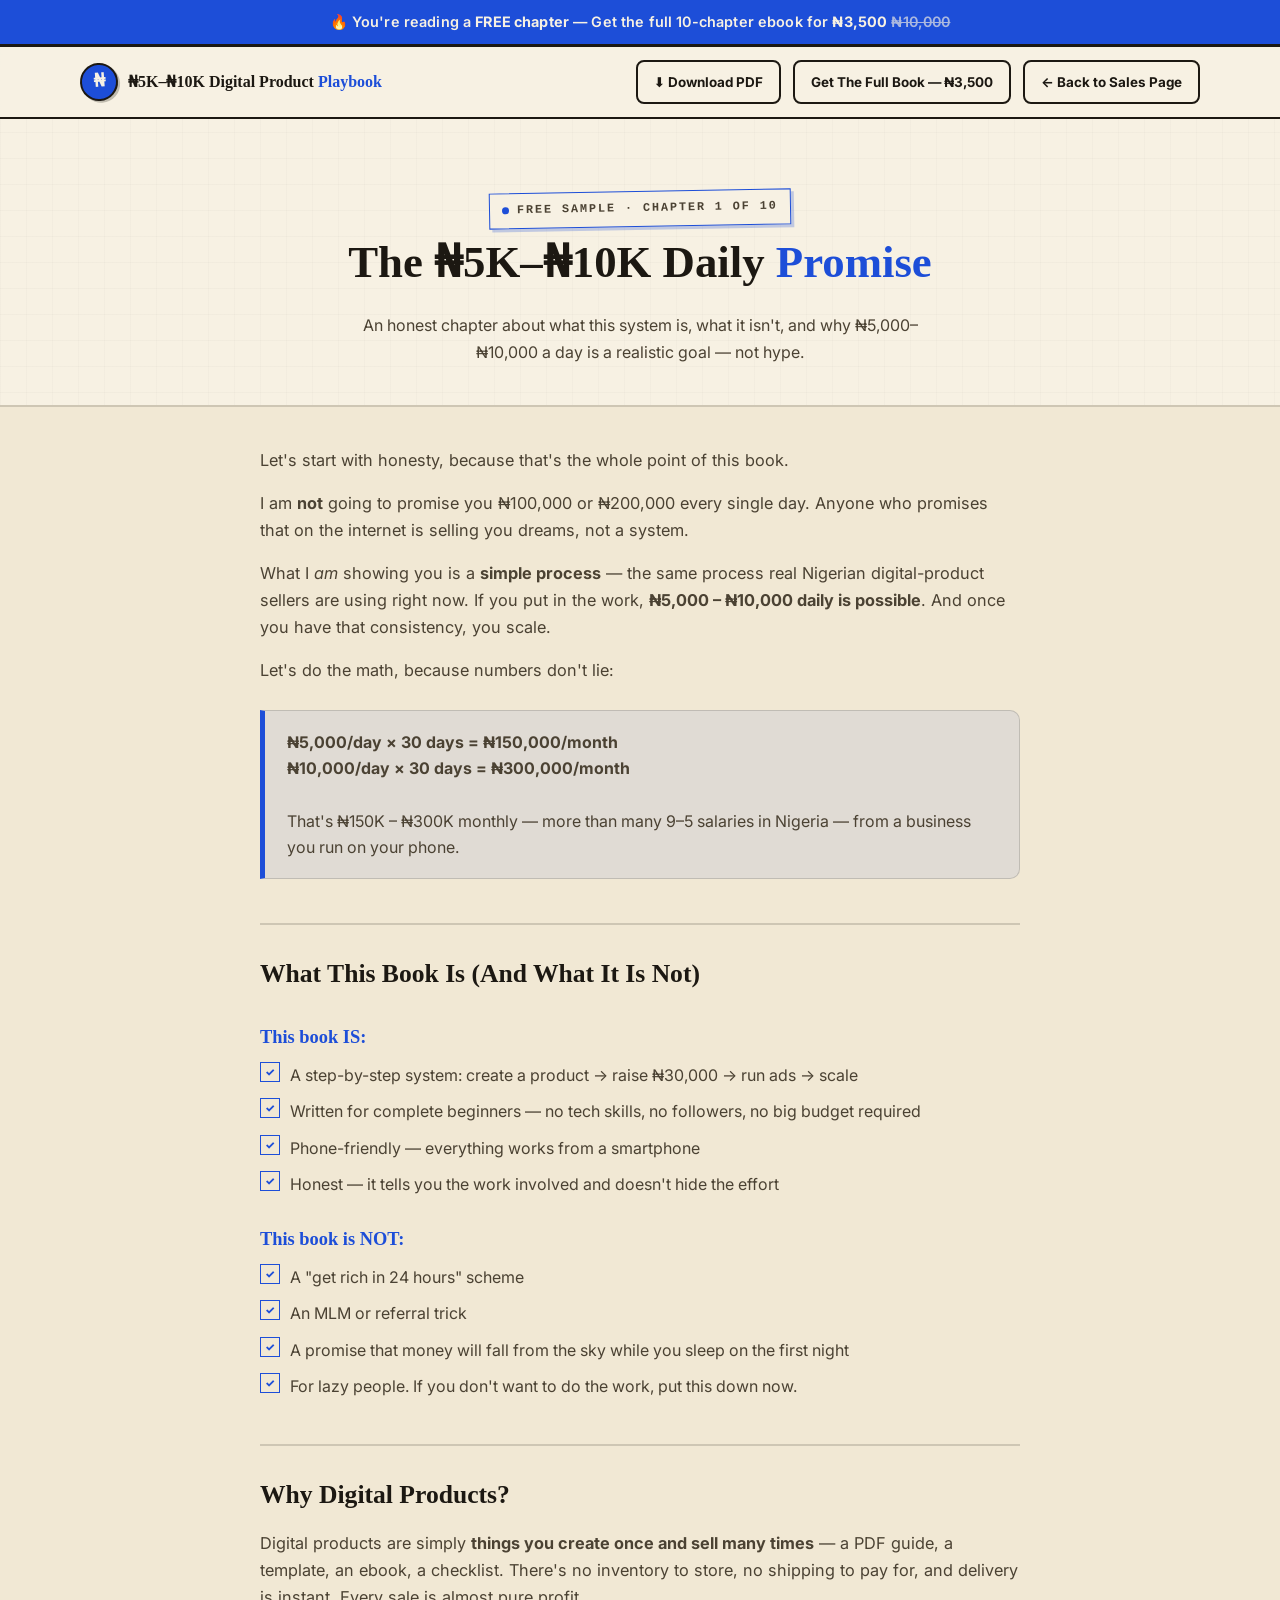
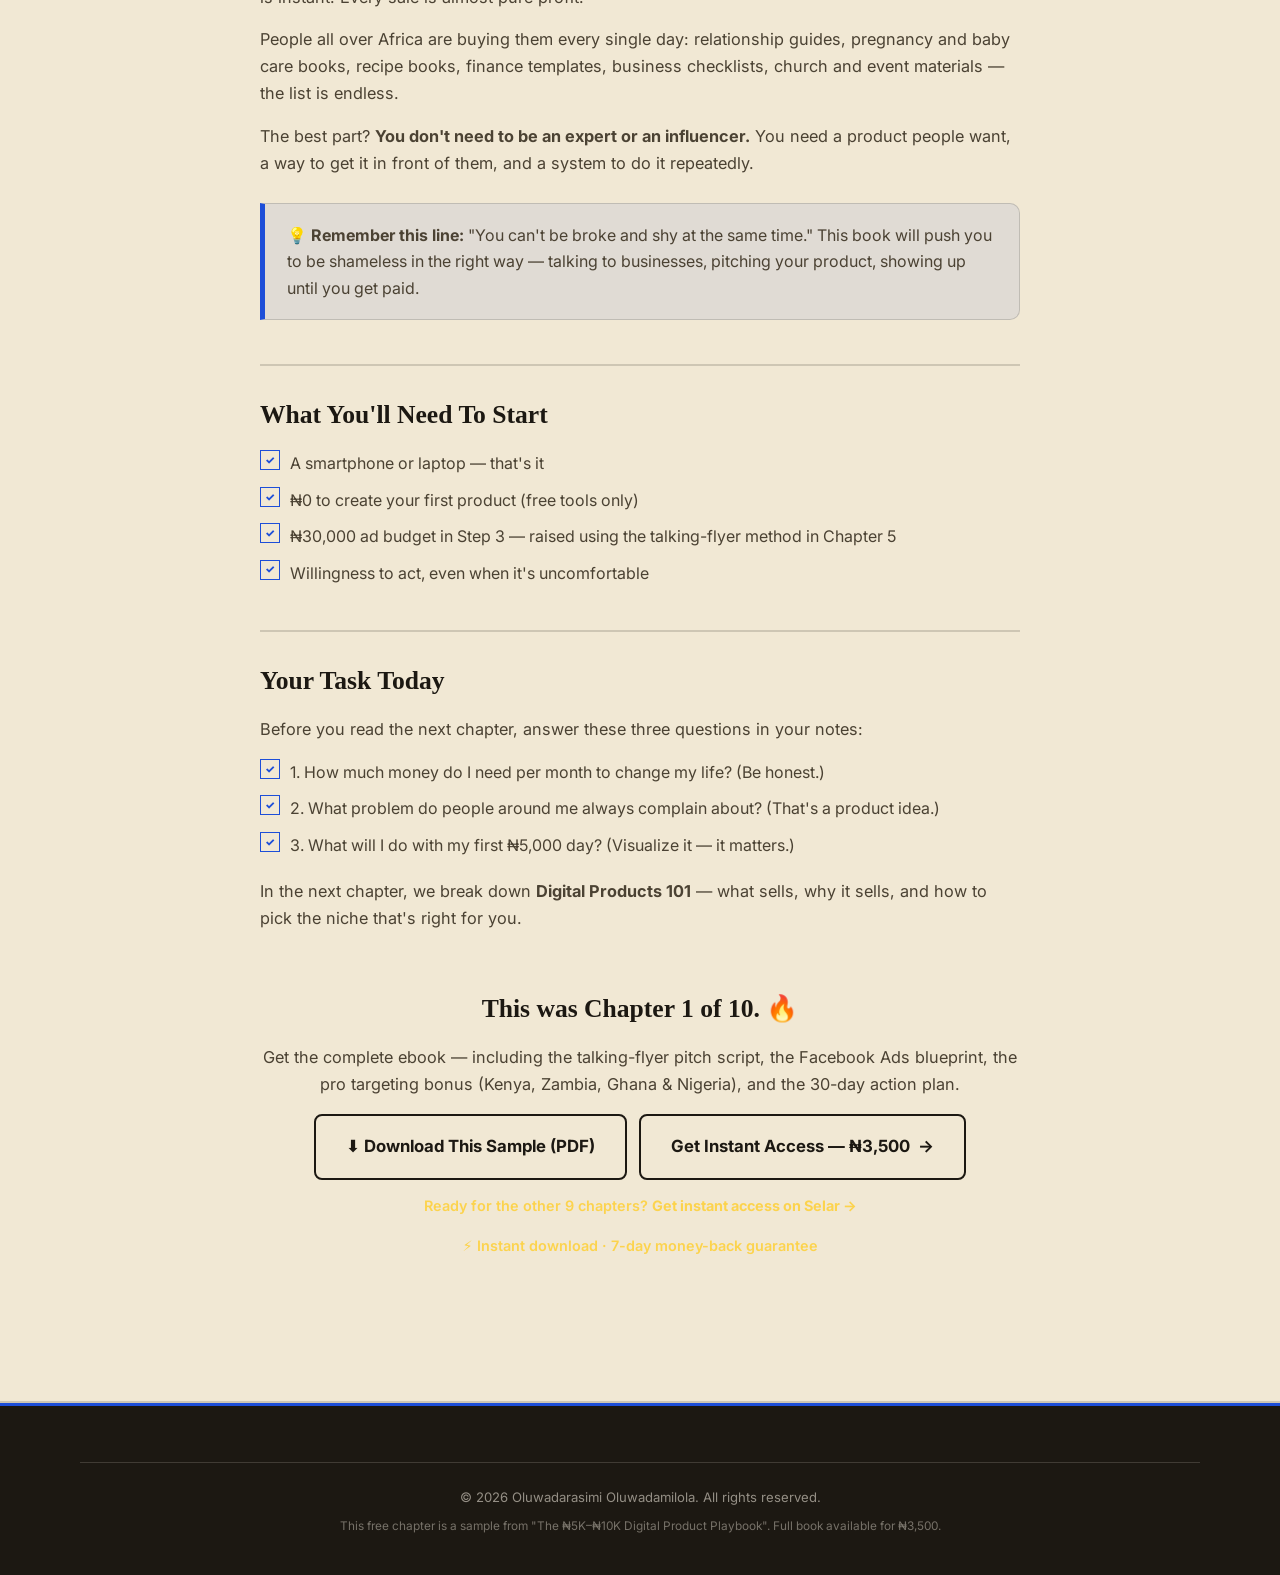
==== commit 68977054: "Re-secure paid ebook behind Selar checkout - Every paid data-buy CTA in index.html/preview.html now " ====
--- a/preview.html
+++ b/preview.html
@@ -25,7 +25,7 @@
     </a>
     <div class="nav-actions">
       <a href="assets/ebook/free-sample-chapter1.pdf" class="btn btn-sm btn-ghost" download>⬇ Download PDF</a>
-      <a href="index.html#pricing" class="btn btn-sm btn-gold" data-buy>Get The Full Book — ₦3,500</a>
+      <a href="https://selar.com/27778q2k78" class="btn btn-sm btn-gold" target="_blank" rel="noopener" data-buy>Get The Full Book — ₦3,500</a>
       <a href="index.html" class="btn btn-sm btn-ghost">← Back to Sales Page</a>
     </div>
   </div>
@@ -110,9 +110,9 @@
         <p>Get the complete ebook — including the talking-flyer pitch script, the Facebook Ads blueprint, the pro targeting bonus (Kenya, Zambia, Ghana &amp; Nigeria), and the 30-day action plan.</p>
         <div style="display:flex; flex-wrap:wrap; gap:12px; justify-content:center;">
           <a href="assets/ebook/free-sample-chapter1.pdf" class="btn btn-ghost btn-xl" download>⬇ Download This Sample (PDF)</a>
-          <a href="index.html#pricing" class="btn btn-gold btn-xl" data-buy>Get Instant Access — ₦3,500 <span class="btn-arrow">→</span></a>
+          <a href="https://selar.com/27778q2k78" class="btn btn-gold btn-xl" target="_blank" rel="noopener" data-buy>Get Instant Access — ₦3,500 <span class="btn-arrow">→</span></a>
         </div>
-        <p class="final-note" style="margin-top:14px;">Paid via transfer/WhatsApp? <a href="assets/ebook/digital-product-cash-machine.pdf" download style="color:var(--gold); font-weight:700;">Download the full ebook PDF here →</a></p>
+        <p class="final-note" style="margin-top:14px;">Ready for the other 9 chapters? <a href="https://selar.com/27778q2k78" target="_blank" rel="noopener" style="color:var(--gold); font-weight:700;">Get instant access on Selar →</a></p>
         <p class="final-note" style="margin-top:14px;">⚡ Instant download · 7-day money-back guarantee</p>
       </div>
 
